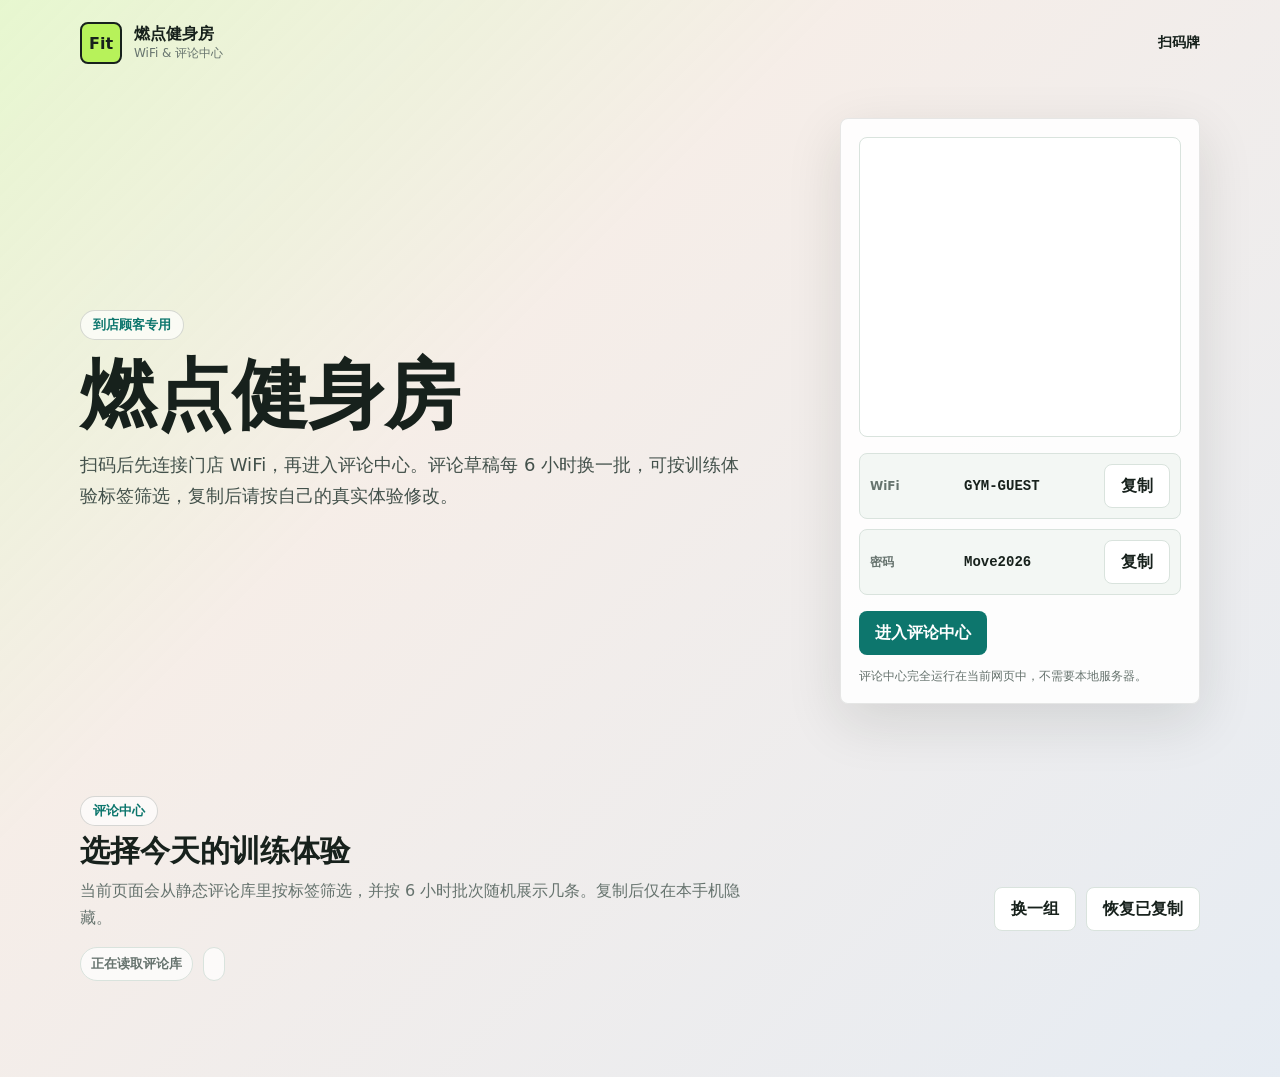
==== index.html @ 5e0724b3 "Add files via upload" ====
<!doctype html>
<html lang="zh-CN">
  <head>
    <meta charset="UTF-8" />
    <meta name="viewport" content="width=device-width, initial-scale=1.0" />
    <title>门店评论中心</title>
    <link rel="stylesheet" href="styles.css" />
  </head>
  <body>
    <main class="page-shell">
      <header class="topbar">
        <div class="brand">
          <div class="brand-mark">Fit</div>
          <div>
            <div class="brand-title" data-config="gymName">燃点健身房</div>
            <div class="brand-subtitle">WiFi & 评论中心</div>
          </div>
        </div>
        <a class="nav-link" href="print.html">扫码牌</a>
      </header>

      <section class="hero">
        <div class="hero-main">
          <span class="eyebrow">到店顾客专用</span>
          <h1 data-config="gymName">燃点健身房</h1>
          <p class="lead">
            扫码后先连接门店 WiFi，再进入评论中心。评论草稿每 6 小时换一批，可按训练体验标签筛选，复制后请按自己的真实体验修改。
          </p>
        </div>

        <aside class="wifi-panel" aria-label="WiFi 信息">
          <div class="qr-box" id="wifiQr" aria-label="WiFi 连接二维码"></div>
          <div class="field-list">
            <div class="field">
              <label>WiFi</label>
              <code data-config="wifiSsid">GYM-GUEST</code>
              <button class="btn secondary js-copy" data-copy-config="wifiSsid">复制</button>
            </div>
            <div class="field">
              <label>密码</label>
              <code data-config="wifiPassword">Move2026</code>
              <button class="btn secondary js-copy" data-copy-config="wifiPassword">复制</button>
            </div>
          </div>
          <div class="button-row">
            <a class="btn teal" href="#commentCenter">进入评论中心</a>
          </div>
          <p class="tiny-note">评论中心完全运行在当前网页中，不需要本地服务器。</p>
        </aside>
      </section>

      <section class="comment-section" id="commentCenter">
        <div class="section-header">
          <div>
            <span class="eyebrow">评论中心</span>
            <h2>选择今天的训练体验</h2>
            <p>
              当前页面会从静态评论库里按标签筛选，并按 6 小时批次随机展示几条。复制后仅在本手机隐藏。
            </p>
          </div>
          <div class="button-row">
            <button class="btn secondary" id="shuffleButton" type="button">换一组</button>
            <button class="btn secondary" id="resetCopiedButton" type="button">恢复已复制</button>
          </div>
        </div>

        <div class="meta-strip">
          <span id="rotationInfo">正在读取评论库</span>
          <span id="poolInfo"></span>
        </div>

        <div class="tag-grid" id="tagGrid"></div>
        <p class="notice" id="notice"></p>
        <div class="comment-grid" id="commentGrid"></div>
        <div class="empty-state" id="emptyState">当前标签暂无可用草稿，请换一个标签或点击换一组。</div>
      </section>
    </main>
    <script src="vendor/qrcode.js"></script>
    <script src="config.js"></script>
    <script src="comments.js"></script>
    <script src="pages.js"></script>
  </body>
</html>
---- styles.css ----
:root {
  color-scheme: light;
  --ink: #17211c;
  --muted: #66736e;
  --line: #d9e3dd;
  --soft: #f3f7f4;
  --lime: #b7f25a;
  --teal: #0d766d;
  --coral: #ef6a4a;
  --shadow: 0 18px 55px rgba(23, 33, 28, 0.12);
}

* {
  box-sizing: border-box;
}

html {
  min-height: 100%;
  background: #f6f8f5;
}

body {
  min-height: 100%;
  margin: 0;
  color: var(--ink);
  font-family:
    Inter, ui-sans-serif, system-ui, -apple-system, BlinkMacSystemFont, "Segoe UI",
    "PingFang SC", "Hiragino Sans GB", "Microsoft YaHei", sans-serif;
  letter-spacing: 0;
}

button {
  border: 0;
  cursor: pointer;
  font: inherit;
}

.page-shell {
  min-height: 100vh;
  background:
    linear-gradient(135deg, rgba(183, 242, 90, 0.24), rgba(239, 106, 74, 0.08) 36%, rgba(36, 87, 214, 0.08)),
    #f6f8f5;
}

.topbar {
  display: flex;
  align-items: center;
  justify-content: space-between;
  gap: 16px;
  width: min(1120px, calc(100% - 32px));
  margin: 0 auto;
  padding: 22px 0;
}

.brand {
  display: flex;
  align-items: center;
  gap: 12px;
  min-width: 0;
}

.brand-mark {
  display: grid;
  flex: 0 0 42px;
  width: 42px;
  height: 42px;
  place-items: center;
  border: 2px solid #17211c;
  border-radius: 8px;
  background: var(--lime);
  color: #17211c;
  font-weight: 900;
}

.brand-title {
  overflow: hidden;
  font-size: 16px;
  font-weight: 800;
  text-overflow: ellipsis;
  white-space: nowrap;
}

.brand-subtitle,
.tiny-note,
.notice,
.print-warning {
  color: var(--muted);
  font-size: 12px;
}

.nav-link {
  color: var(--ink);
  font-size: 14px;
  font-weight: 800;
  text-decoration: none;
}

.hero {
  display: grid;
  grid-template-columns: minmax(0, 1fr) 360px;
  gap: 28px;
  width: min(1120px, calc(100% - 32px));
  margin: 0 auto;
  padding: 32px 0 56px;
}

.hero-main {
  align-self: center;
}

.eyebrow {
  display: inline-flex;
  align-items: center;
  min-height: 30px;
  padding: 0 12px;
  border: 1px solid rgba(23, 33, 28, 0.16);
  border-radius: 999px;
  background: rgba(255, 255, 255, 0.68);
  color: var(--teal);
  font-size: 13px;
  font-weight: 800;
}

h1 {
  max-width: 760px;
  margin: 18px 0 16px;
  font-size: clamp(40px, 7vw, 76px);
  line-height: 0.98;
  letter-spacing: 0;
}

h2 {
  margin: 8px 0 8px;
  font-size: 30px;
  line-height: 1.16;
}

.lead {
  max-width: 660px;
  margin: 0;
  color: #43514b;
  font-size: 18px;
  line-height: 1.75;
}

.wifi-panel {
  padding: 18px;
  border: 1px solid rgba(23, 33, 28, 0.1);
  border-radius: 8px;
  background: rgba(255, 255, 255, 0.88);
  box-shadow: var(--shadow);
}

.qr-box {
  display: grid;
  min-height: 300px;
  place-items: center;
  border: 1px solid var(--line);
  border-radius: 8px;
  background: #fff;
}

.qr-box svg,
.print-qr svg {
  display: block;
  width: min(260px, 100%);
  height: auto;
}

.field-list {
  display: grid;
  gap: 10px;
  margin: 16px 0;
}

.field {
  display: grid;
  grid-template-columns: 84px minmax(0, 1fr) auto;
  align-items: center;
  gap: 10px;
  padding: 10px;
  border: 1px solid var(--line);
  border-radius: 8px;
  background: var(--soft);
}

.field label {
  color: var(--muted);
  font-size: 12px;
  font-weight: 800;
}

.field code {
  overflow-wrap: anywhere;
  color: var(--ink);
  font-size: 14px;
  font-weight: 800;
}

.button-row {
  display: flex;
  flex-wrap: wrap;
  gap: 10px;
}

.btn {
  display: inline-flex;
  align-items: center;
  justify-content: center;
  min-height: 44px;
  padding: 0 16px;
  border-radius: 8px;
  background: var(--ink);
  color: #fff;
  font-weight: 800;
  text-decoration: none;
}

.btn.secondary {
  border: 1px solid var(--line);
  background: #fff;
  color: var(--ink);
}

.btn.teal {
  background: var(--teal);
}

.tiny-note {
  margin: 12px 0 0;
  line-height: 1.5;
}

.comment-section {
  width: min(1120px, calc(100% - 32px));
  margin: 0 auto;
  padding: 36px 0 64px;
}

.section-header {
  display: flex;
  align-items: end;
  justify-content: space-between;
  gap: 18px;
  margin-bottom: 16px;
}

.section-header p {
  max-width: 680px;
  margin: 0;
  color: var(--muted);
  line-height: 1.7;
}

.meta-strip {
  display: flex;
  flex-wrap: wrap;
  gap: 10px;
  margin-bottom: 16px;
}

.meta-strip span {
  display: inline-flex;
  min-height: 34px;
  align-items: center;
  padding: 0 10px;
  border: 1px solid var(--line);
  border-radius: 999px;
  background: rgba(255, 255, 255, 0.72);
  color: var(--muted);
  font-size: 13px;
  font-weight: 800;
}

.tag-grid {
  display: flex;
  flex-wrap: wrap;
  gap: 10px;
  margin-bottom: 16px;
}

.tag-button {
  min-height: 40px;
  padding: 0 14px;
  border: 1px solid var(--line);
  border-radius: 999px;
  background: #fff;
  color: var(--ink);
  font-weight: 800;
}

.tag-button.active {
  border-color: #17211c;
  background: var(--lime);
}

.notice {
  display: none;
  margin: 0 0 16px;
  padding: 12px 14px;
  border: 1px solid #b7d8cc;
  border-radius: 8px;
  background: #effaf5;
  color: #175447;
  font-weight: 800;
  line-height: 1.6;
}

.notice.show {
  display: block;
}

.comment-grid {
  display: grid;
  grid-template-columns: repeat(3, minmax(0, 1fr));
  gap: 14px;
}

.comment-card {
  display: flex;
  min-height: 210px;
  flex-direction: column;
  justify-content: space-between;
  padding: 16px;
  border: 1px solid rgba(23, 33, 28, 0.1);
  border-radius: 8px;
  background: rgba(255, 255, 255, 0.88);
  box-shadow: var(--shadow);
}

.comment-text {
  margin: 0;
  color: #27342e;
  font-size: 16px;
  line-height: 1.72;
}

.chip-row {
  display: flex;
  flex-wrap: wrap;
  gap: 6px;
  margin: 14px 0;
}

.chip {
  padding: 5px 8px;
  border-radius: 999px;
  background: #edf2ee;
  color: #59665f;
  font-size: 12px;
  font-weight: 800;
}

.empty-state {
  display: none;
  padding: 32px 18px;
  border: 1px dashed #bac6bf;
  border-radius: 8px;
  background: rgba(255, 255, 255, 0.72);
  color: var(--muted);
  text-align: center;
}

.empty-state.show {
  display: block;
}

.print-shell {
  display: grid;
  min-height: 100vh;
  place-items: center;
  padding: 24px;
  background: #f6f8f5;
}

.print-card {
  width: min(560px, 100%);
  padding: 36px;
  border: 1px solid var(--line);
  border-radius: 8px;
  background: #fff;
  color: var(--ink);
  text-align: center;
  box-shadow: var(--shadow);
}

.print-brand {
  justify-content: center;
  margin-bottom: 26px;
  text-align: left;
}

.print-qr {
  display: grid;
  width: min(360px, 100%);
  aspect-ratio: 1;
  margin: 0 auto 24px;
  place-items: center;
  border: 1px solid var(--line);
  border-radius: 8px;
}

.print-qr svg {
  width: 86%;
}

.print-title {
  margin: 0 0 10px;
  font-size: 34px;
  line-height: 1.12;
}

.print-copy {
  margin: 0 auto 16px;
  color: var(--muted);
  font-size: 17px;
  line-height: 1.7;
}

.print-warning {
  display: none;
  margin: 0 auto 16px;
  padding: 10px 12px;
  border: 1px solid #f0c1a8;
  border-radius: 8px;
  background: #fff3ed;
  color: #9a3c20;
  font-weight: 800;
  line-height: 1.5;
}

.print-warning.show {
  display: block;
}

.print-url {
  overflow-wrap: anywhere;
  padding: 10px;
  border-radius: 8px;
  background: var(--soft);
  color: var(--muted);
  font-size: 13px;
  font-weight: 800;
}

@media (max-width: 900px) {
  .hero {
    grid-template-columns: 1fr;
  }

  .comment-grid {
    grid-template-columns: repeat(2, minmax(0, 1fr));
  }
}

@media (max-width: 620px) {
  .topbar,
  .hero,
  .comment-section {
    width: min(100% - 24px, 1120px);
  }

  h1 {
    font-size: 42px;
  }

  .lead {
    font-size: 16px;
  }

  .field {
    grid-template-columns: 1fr;
  }

  .btn {
    width: 100%;
  }

  .section-header {
    align-items: stretch;
    flex-direction: column;
  }

  .comment-grid {
    grid-template-columns: 1fr;
  }
}

@media print {
  .print-shell {
    min-height: auto;
    padding: 0;
    background: #fff;
  }

  .print-card {
    width: 100%;
    box-shadow: none;
  }
}
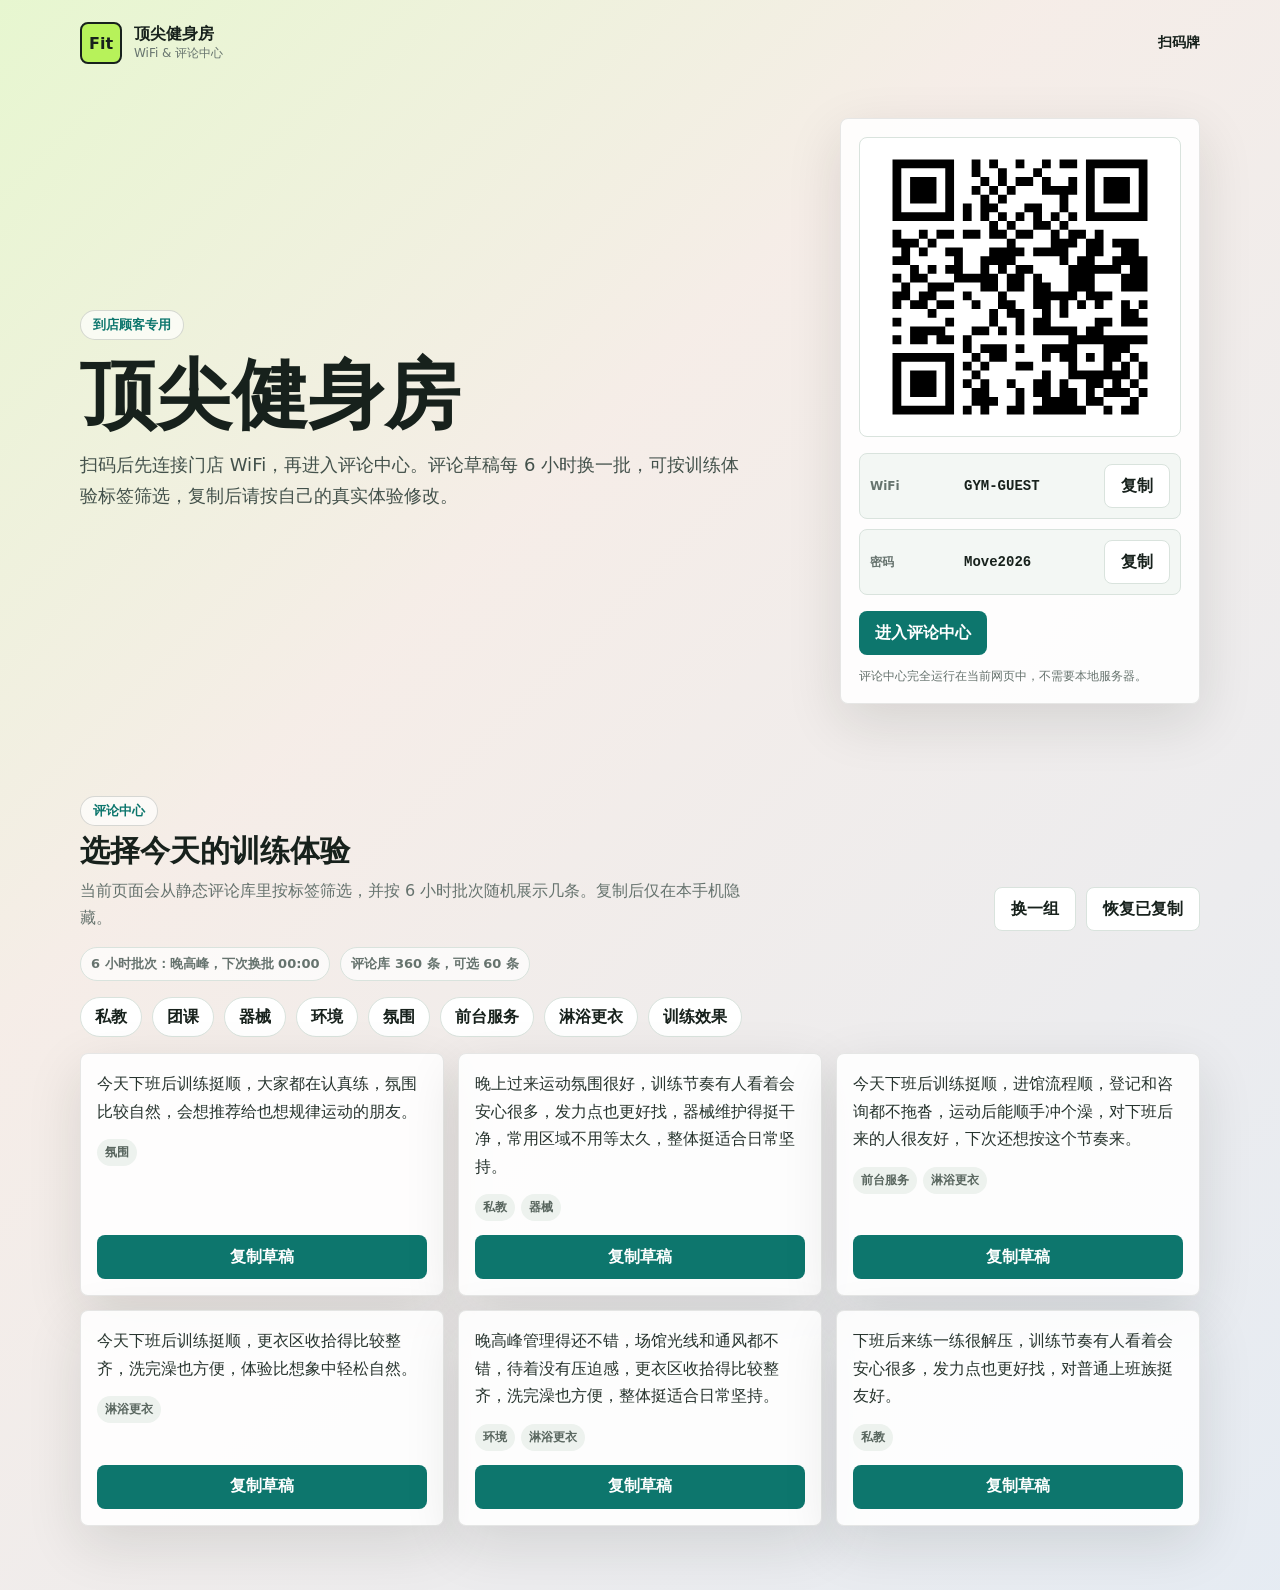
==== commit 5271d0f6: "Fix QR script path on Pages" ====
--- a/index.html
+++ b/index.html
@@ -75,7 +75,7 @@
         <div class="empty-state" id="emptyState">当前标签暂无可用草稿，请换一个标签或点击换一组。</div>
       </section>
     </main>
-    <script src="vendor/qrcode.js"></script>
+    <script src="qrcode.js"></script>
     <script src="config.js"></script>
     <script src="comments.js"></script>
     <script src="pages.js"></script>
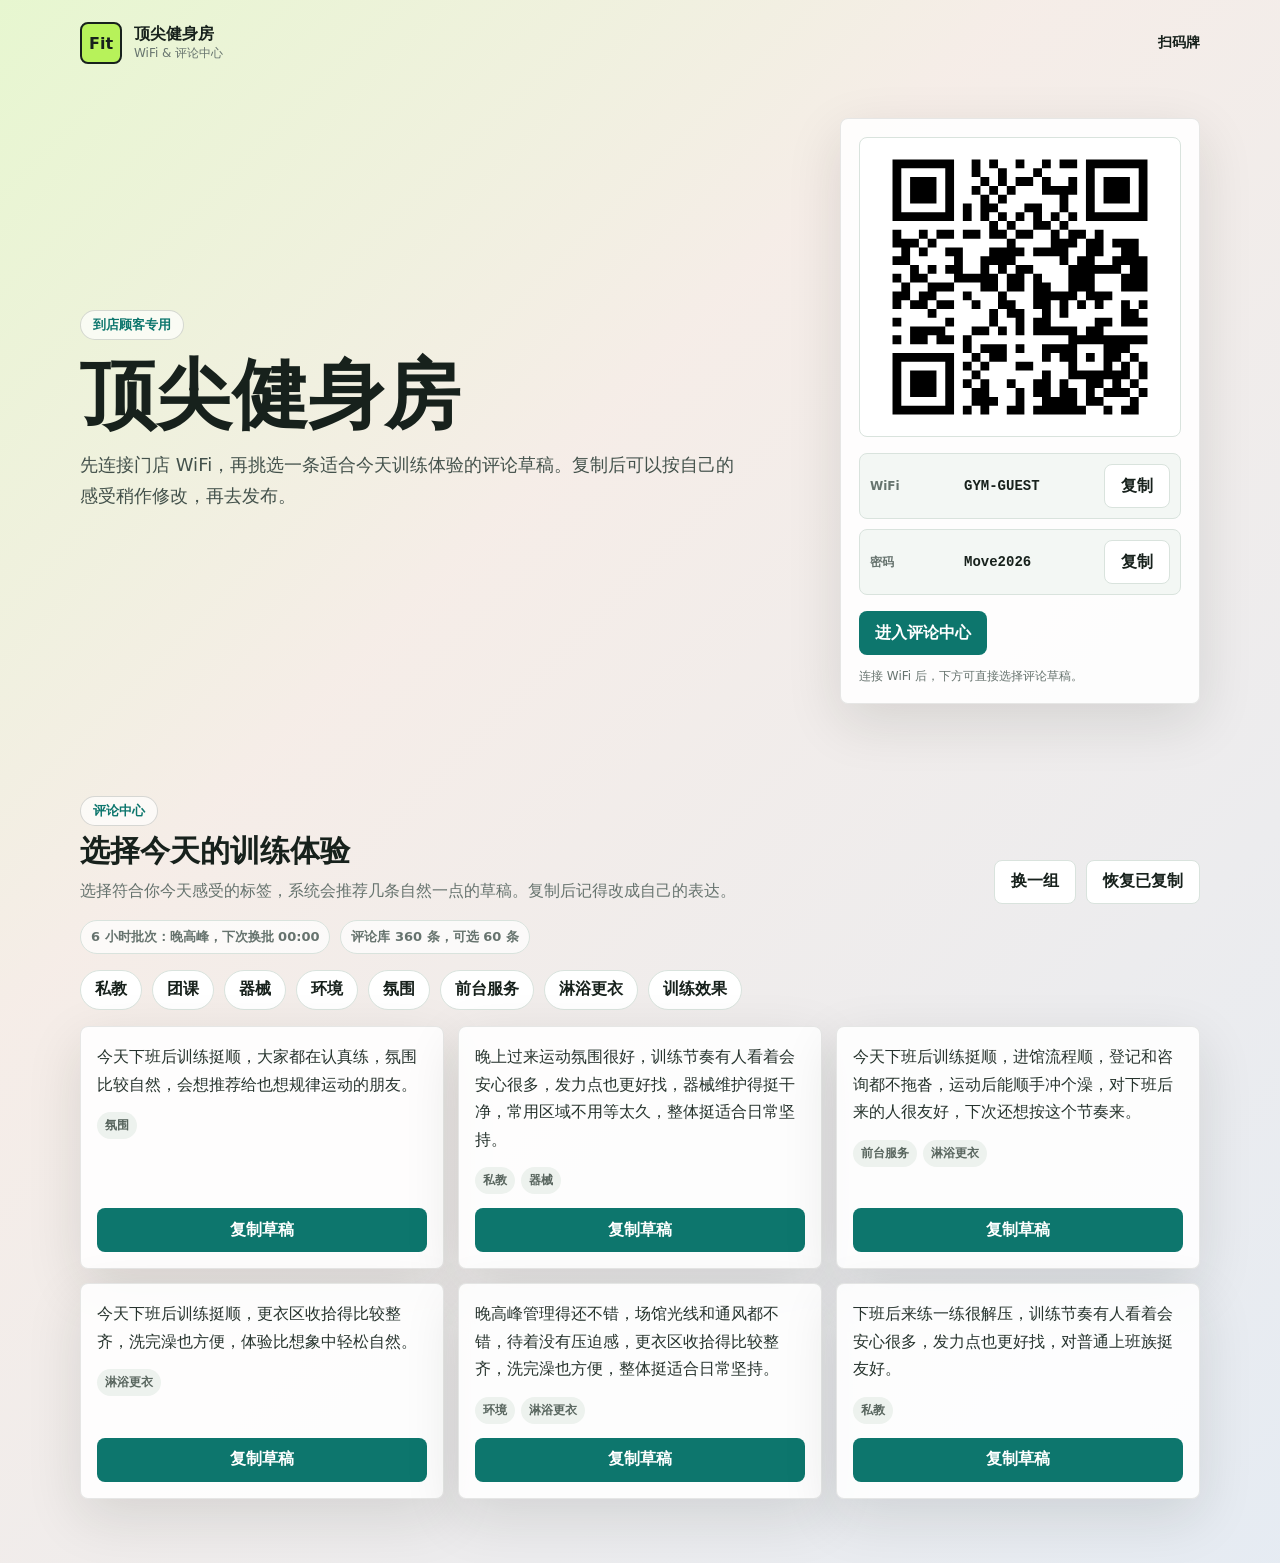
==== commit ffe2d333: "Polish customer-facing copy" ====
--- a/index.html
+++ b/index.html
@@ -24,7 +24,7 @@
           <span class="eyebrow">到店顾客专用</span>
           <h1 data-config="gymName">燃点健身房</h1>
           <p class="lead">
-            扫码后先连接门店 WiFi，再进入评论中心。评论草稿每 6 小时换一批，可按训练体验标签筛选，复制后请按自己的真实体验修改。
+            先连接门店 WiFi，再挑选一条适合今天训练体验的评论草稿。复制后可以按自己的感受稍作修改，再去发布。
           </p>
         </div>
 
@@ -45,7 +45,7 @@
           <div class="button-row">
             <a class="btn teal" href="#commentCenter">进入评论中心</a>
           </div>
-          <p class="tiny-note">评论中心完全运行在当前网页中，不需要本地服务器。</p>
+          <p class="tiny-note">连接 WiFi 后，下方可直接选择评论草稿。</p>
         </aside>
       </section>
 
@@ -55,7 +55,7 @@
             <span class="eyebrow">评论中心</span>
             <h2>选择今天的训练体验</h2>
             <p>
-              当前页面会从静态评论库里按标签筛选，并按 6 小时批次随机展示几条。复制后仅在本手机隐藏。
+              选择符合你今天感受的标签，系统会推荐几条自然一点的草稿。复制后记得改成自己的表达。
             </p>
           </div>
           <div class="button-row">
@@ -72,7 +72,7 @@
         <div class="tag-grid" id="tagGrid"></div>
         <p class="notice" id="notice"></p>
         <div class="comment-grid" id="commentGrid"></div>
-        <div class="empty-state" id="emptyState">当前标签暂无可用草稿，请换一个标签或点击换一组。</div>
+        <div class="empty-state" id="emptyState">这个标签暂时没有合适草稿，可以换个标签或点击换一组。</div>
       </section>
     </main>
     <script src="qrcode.js"></script>
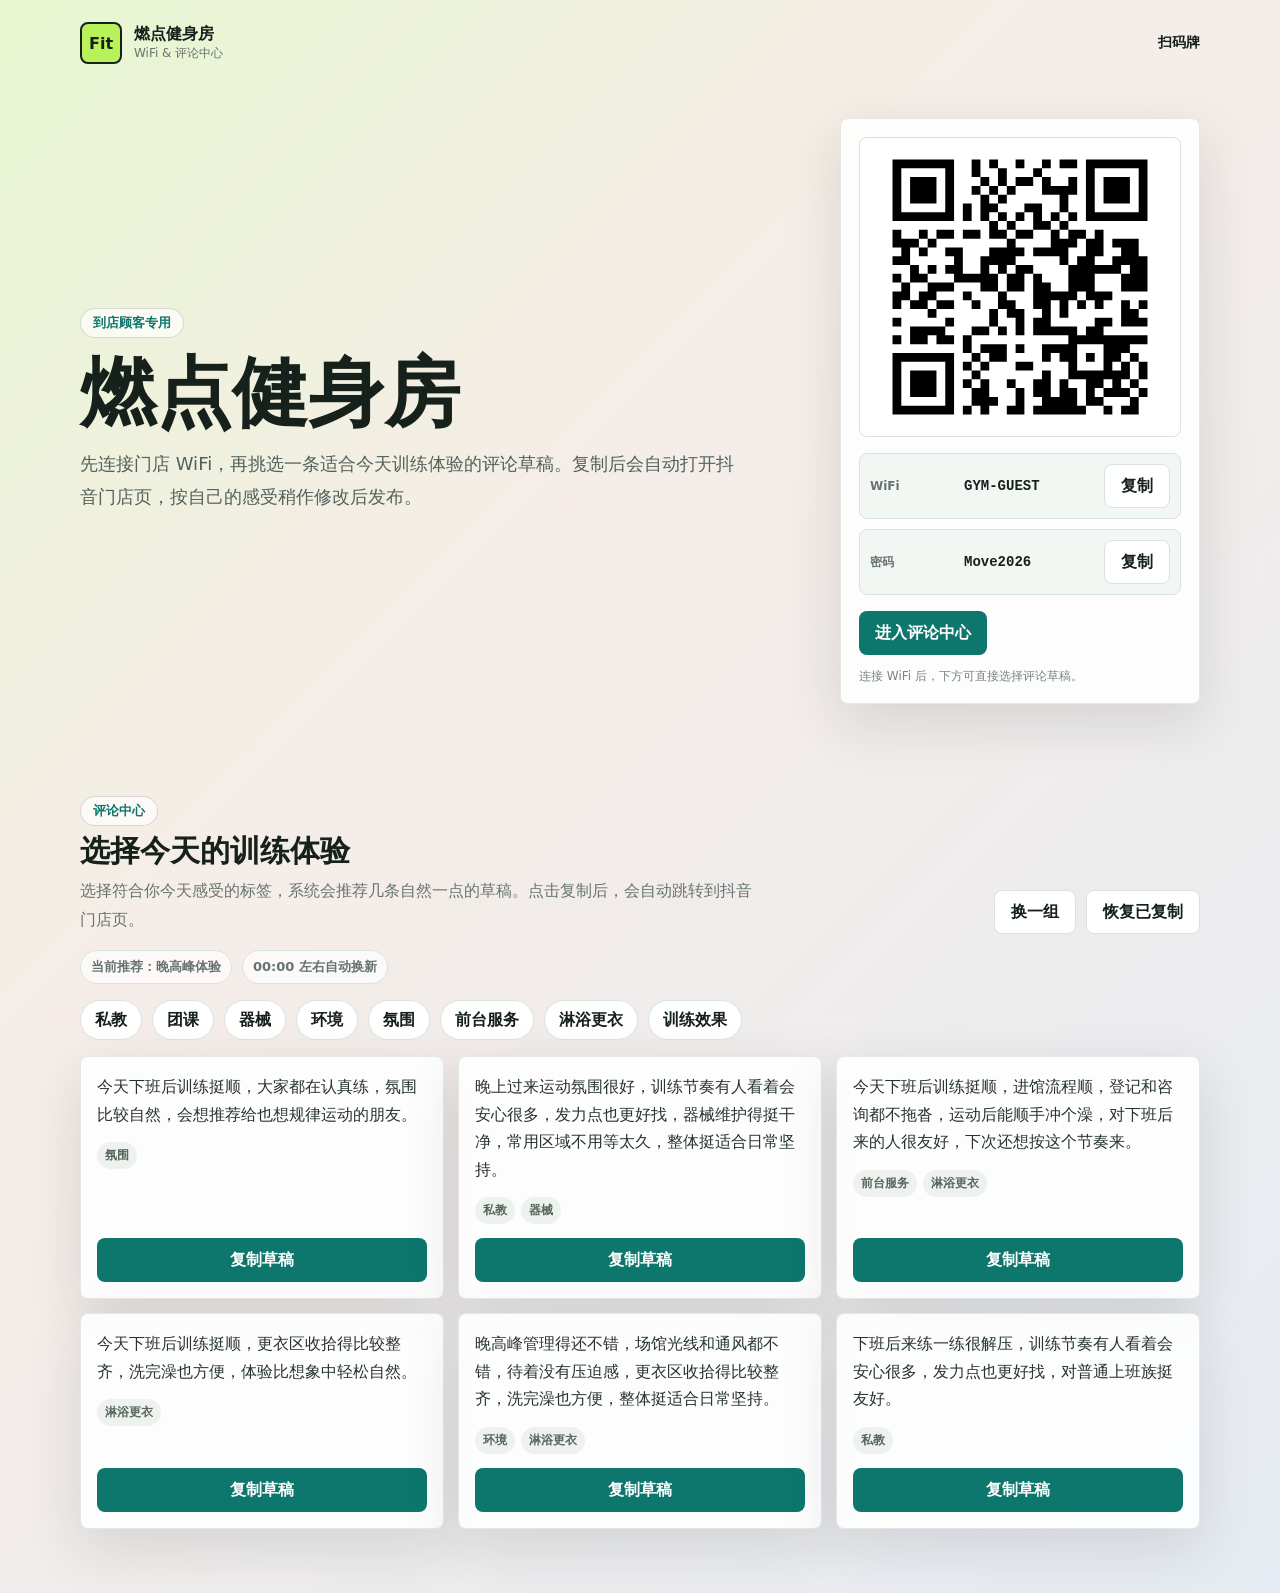
==== commit 1fb30ef9: "Open Douyin POI after comment copy" ====
--- a/index.html
+++ b/index.html
@@ -24,7 +24,7 @@
           <span class="eyebrow">到店顾客专用</span>
           <h1 data-config="gymName">燃点健身房</h1>
           <p class="lead">
-            先连接门店 WiFi，再挑选一条适合今天训练体验的评论草稿。复制后可以按自己的感受稍作修改，再去发布。
+            先连接门店 WiFi，再挑选一条适合今天训练体验的评论草稿。复制后会自动打开抖音门店页，按自己的感受稍作修改后发布。
           </p>
         </div>
 
@@ -55,7 +55,7 @@
             <span class="eyebrow">评论中心</span>
             <h2>选择今天的训练体验</h2>
             <p>
-              选择符合你今天感受的标签，系统会推荐几条自然一点的草稿。复制后记得改成自己的表达。
+              选择符合你今天感受的标签，系统会推荐几条自然一点的草稿。点击复制后，会自动跳转到抖音门店页。
             </p>
           </div>
           <div class="button-row">
--- a/styles.css
+++ b/styles.css
@@ -27,6 +27,7 @@
     Inter, ui-sans-serif, system-ui, -apple-system, BlinkMacSystemFont, "Segoe UI",
     "PingFang SC", "Hiragino Sans GB", "Microsoft YaHei", sans-serif;
   letter-spacing: 0;
+  font-weight: 400;
 }
 
 button {
@@ -86,6 +87,7 @@
 .print-warning {
   color: var(--muted);
   font-size: 12px;
+  font-weight: 500;
 }
 
 .nav-link {
@@ -138,9 +140,10 @@
 .lead {
   max-width: 660px;
   margin: 0;
-  color: #43514b;
+  color: #52615b;
   font-size: 18px;
-  line-height: 1.75;
+  font-weight: 400;
+  line-height: 1.85;
 }
 
 .wifi-panel {
@@ -165,6 +168,15 @@
   display: block;
   width: min(260px, 100%);
   height: auto;
+}
+
+.qr-fallback {
+  padding: 16px;
+  color: var(--muted);
+  font-size: 14px;
+  font-weight: 800;
+  line-height: 1.6;
+  text-align: center;
 }
 
 .field-list {
@@ -228,6 +240,7 @@
 
 .tiny-note {
   margin: 12px 0 0;
+  color: #77847f;
   line-height: 1.5;
 }
 
@@ -248,8 +261,10 @@
 .section-header p {
   max-width: 680px;
   margin: 0;
-  color: var(--muted);
-  line-height: 1.7;
+  color: #68756f;
+  font-size: 16px;
+  font-weight: 400;
+  line-height: 1.8;
 }
 
 .meta-strip {
@@ -269,7 +284,7 @@
   background: rgba(255, 255, 255, 0.72);
   color: var(--muted);
   font-size: 13px;
-  font-weight: 800;
+  font-weight: 600;
 }
 
 .tag-grid {
@@ -302,7 +317,7 @@
   border-radius: 8px;
   background: #effaf5;
   color: #175447;
-  font-weight: 800;
+  font-weight: 500;
   line-height: 1.6;
 }
 
@@ -358,6 +373,8 @@
   border-radius: 8px;
   background: rgba(255, 255, 255, 0.72);
   color: var(--muted);
+  font-weight: 500;
+  line-height: 1.7;
   text-align: center;
 }
 
